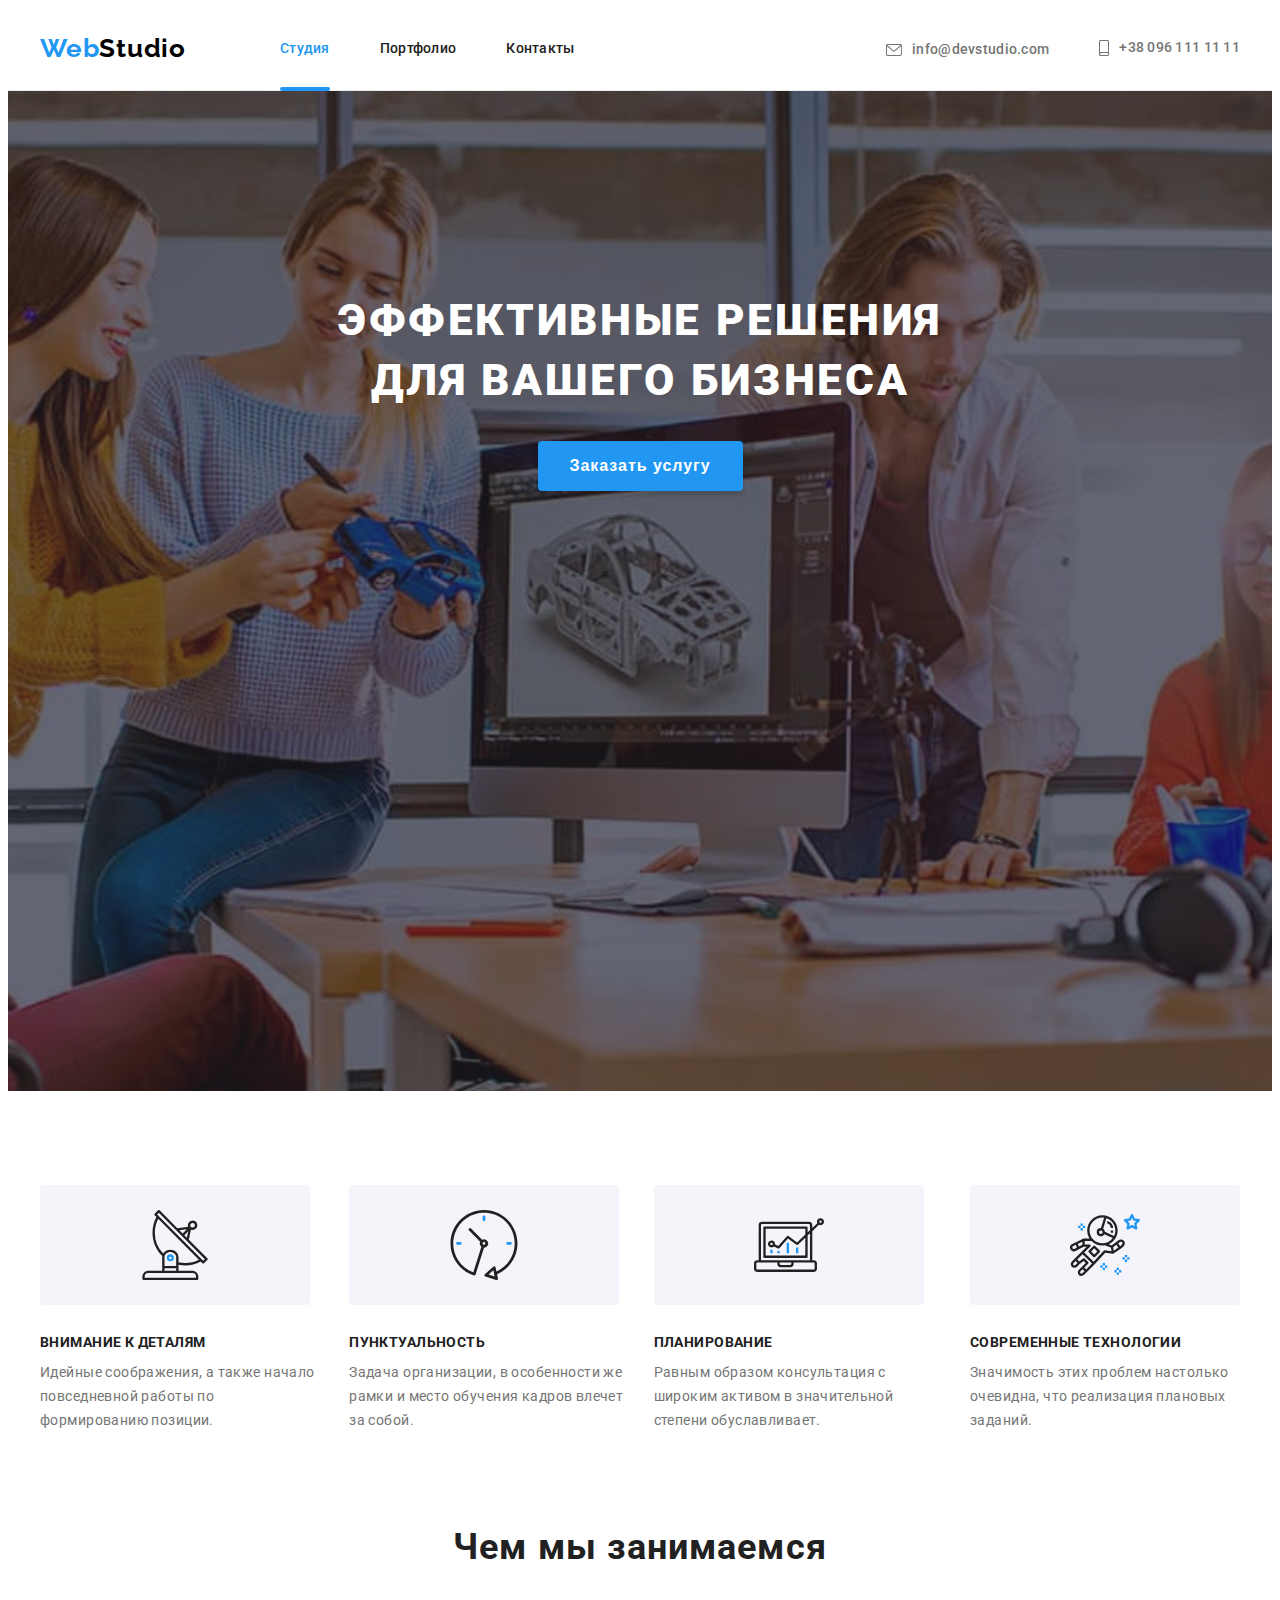
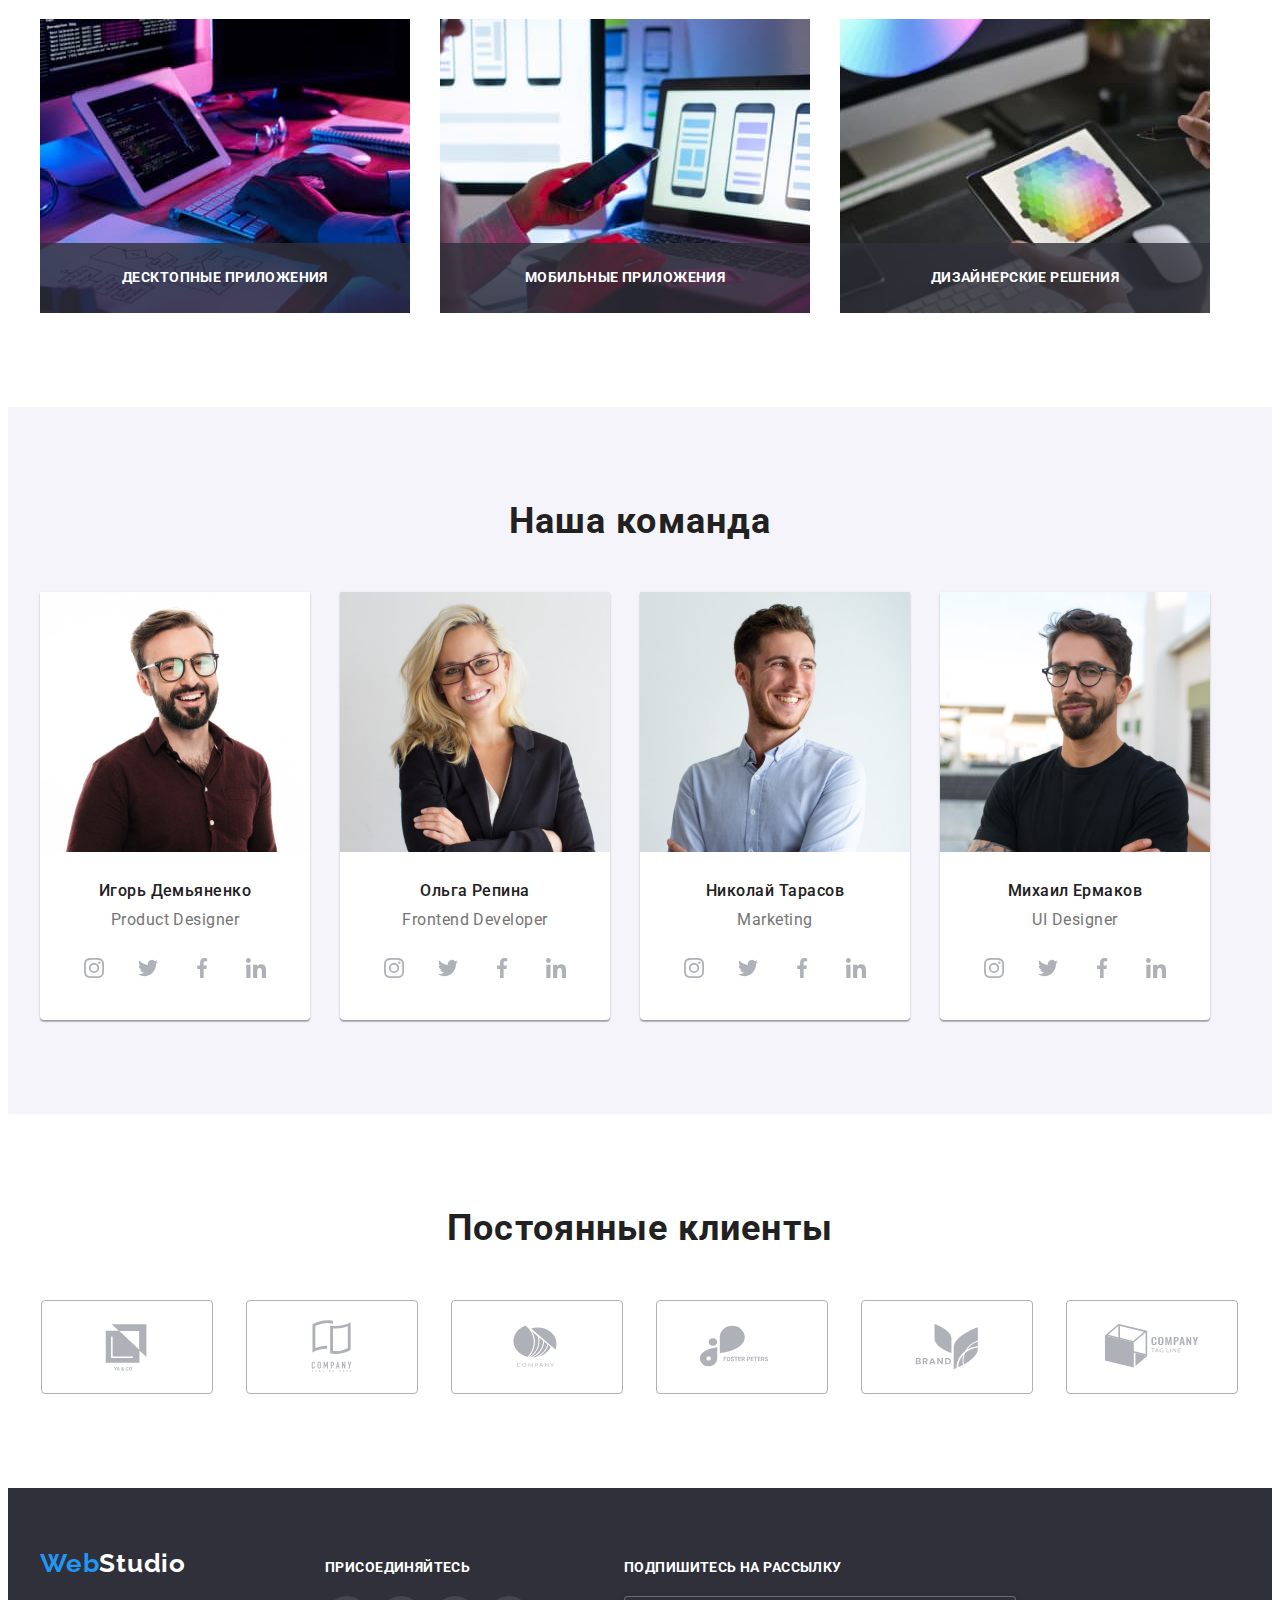
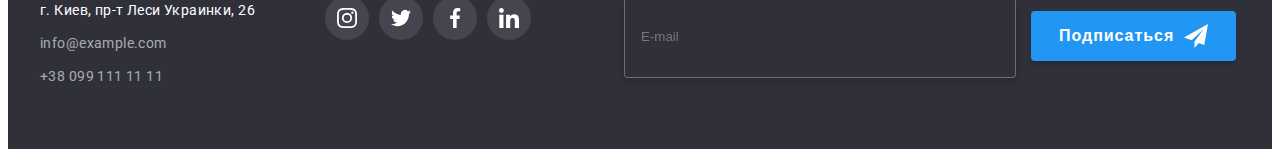
==== index.html @ 9c80598e "Update index" ====
<!DOCTYPE html>
<html lang="ru">

<head>
    <meta charset="UTF-8">
    <meta http-equiv="X-UA-Compatible" content="IE=edge">
    <meta name="viewport" content="width=device-width, initial-scale=1.0">
    <title>Document</title>
    <link rel="preconnect" href="https://fonts.googleapis.com">
    <link rel="preconnect" href="https://fonts.gstatic.com" crossorigin>
    <link href="https://fonts.googleapis.com/css2?family=Raleway:wght@700&family=Roboto:wght@400;500;700;900&display=swap"
        rel="stylesheet">
        <link rel="stylesheet" href="https://cdnjs.cloudflare.com/ajax/libs/modern-normalize/1.1.0/modern-normalize.min.css"
            integrity="sha512-wpPYUAdjBVSE4KJnH1VR1HeZfpl1ub8YT/NKx4PuQ5NmX2tKuGu6U/JRp5y+Y8XG2tV+wKQpNHVUX03MfMFn9Q=="
            crossorigin="anonymous" referrerpolicy="no-referrer" />
        <link rel="stylesheet" href="./css/styles.css">
</head>
<!--Шапка-->

<body class="forbody">
    
    <header class="page-header">
        <div class="container header">
        <nav class="nav">
            <a href="/" class="logo">Web<span class="logoheader">Studio</span></a>
            <ul class="section-list nav">
                <li class="nav-item">
                    <a href="index.html" class="link current">Студия</a>
                </li>
                <li class="nav-item">
                    <a href="portfolio.html" class="link">Портфолио</a>
                </li>
                <li class="nav-item">
                    <a href="#" class="link">Контакты</a>
                </li>
            </ul>
        </nav>
        <ul class="section-list header">
            <li class="contacts-item">
                
                <a href="mailto:info@devstudio.com" class="link envelope">
                    <svg class="icon-link" width="16" height="12">
                        <use href="./images/sprite.svg#envelope"></use>
                    </svg>
                    info@devstudio.com</a>
                
            </li>
            <li class="contacts-item">
                
                <a href="tel:+380961111111" class="link smartphone">
                    <svg class="icon-link" width="10" height="16">
                        <use href="./images/sprite.svg#smartphone"></use>
                    </svg>
                    +38 096 111 11 11</a>
            </li>
        </ul>
        </div>
    </header>
    
    <!--Герой-->
    <section class="section hero">
        <div class="container hero">
        <h1 class="hero-title">Эффективные решения для вашего бизнеса</h1>
        </div>
        <button type="button" class="hero-button" data-modal-open>Заказать услугу</button>
    </section>
    <!--Главная-->
    <main>
        
        <section class="section">
        <div class="container">
        <ul class="section-list feature">
            
            <li class="text antenna">
                <div class="thumb">
                    <svg class="antenna" width="70" height="70">
                        <use href="./images/sprite.svg#antenna"></use>
                    </svg>
                </div>
                <h3 class="section-subtitle">Внимание к деталям</h3>
                <p class="section-text">Идейные соображения, а также начало повседневной работы по формированию позиции.</p>
            </li>
            <li class="text">
                <div class="thumb">
                    <svg class="clock" width="70" height="70">
                        <use href="./images/sprite.svg#clock"></use>
                    </svg>
                </div>
                <h3 class="section-subtitle">Пунктуальность</h3>
                <p class="section-text">Задача организации, в особенности же рамки и место обучения кадров влечет за собой.</p>
            </li>
            <li class="text">
                <div class="thumb">
                    <svg class="diagram" width="70" height="70">
                        <use href="./images/sprite.svg#diagram"></use>
                    </svg>
                </div>
                <h3 class="section-subtitle">Планирование</h3>
                <p class="section-text">Равным образом консультация с широким активом в значительной степени обуславливает.</p>
            </li>
            <li class="text">
                <div class="thumb">
                    <svg class="astronaut" width="70" height="70">
                        <use href="./images/sprite.svg#astronaut"></use>
                    </svg>
                </div>
                <h3 class="section-subtitle">Современные технологии</h3>
                <p class="section-text">Значимость этих проблем настолько очевидна, что реализация плановых заданий.</p>
            </li>
        </ul>
        
        </div>
        </section>
        
        <!--Проекты-->
        
        <section class="section projects">
            <div class="container">
            <h2 class="section-title">Чем мы занимаемся</h2>
            <ul class="section-list projects">
                <li class="section-item-projects">
                    <img src="./images/img1.jpg" alt="человек печатает код" width="370" class="image">
                    <p class="text-projects">Десктопные приложения</p>
                </li>
                <li class="section-item-projects">
                    <img src="./images/img2.jpg" alt="девушка смотрит в телефон рядом с компьютером" width="370" class="image">
                    <p class="text-projects">Мобильные приложения</p>
                    
                </li>
                <li class="section-item-projects">
                    <img src="./images/img3.jpg" alt="разаработка в планшете" width="370" class="image">
                    <p class="text-projects">Дизайнерские решения</p>
                </li>
            </ul>
            </div>
        </section>
        
        <!--О нас-->
        
        <section class="section about">
            <div class="container">
            <h2 class="section-title">Наша команда</h2>
            <ul class="section-list about">
                <li class="workteam-list">
                    <img src="./images/img4.jpg" alt="Дизайнер продуктов" width="270" class="image">
                    <div class="section-content">
                    <h3 class="workteam-subtitle">Игорь Демьяненко</h3>
                    <p lang="en" class="section-text worker">Product Designer</p>
                    <ul class="socials-list">
                        <li class="socials-item">
                            <a href="https://www.instagram.com" class="socials-link">
                                <svg class="social-icon" width="20" height="20">
                                    <use href="./images/sprite.svg#instagram"></use>
                                </svg>
                            </a>
                        </li>
                        <li class="socials-item">
                            <a href="https://twitter.com" class="socials-link">
                                <svg class="social-icon" width="20" height="20">
                                    <use href="./images/sprite.svg#twitter"></use>
                                </svg>
                            </a>
                        </li>
                        <li class="socials-item">
                            <a href="https://www.facebook.com" class="socials-link">
                                <svg class="social-icon" width="20" height="20">
                                    <use href="./images/sprite.svg#facebook"></use>
                                </svg>
                            </a>
                        </li>
                        <li class="socials-item">
                            <a href="https://www.linkedin.com" class="socials-link">
                                <svg class="social-icon" width="20" height="20">
                                    <use href="./images/sprite.svg#linkedin"></use>
                                </svg>
                            </a>
                        </li>
                    </ul>
                    </div>
                </li>
                <li class="workteam-list">
                    <img src="./images/img5.jpg" alt="Фронтенд разработчик" width="270" class="image">
                    <div class="section-content">
                    <h3 class="workteam-subtitle">Ольга Репина</h3>
                    <p lang="en" class="section-text worker">Frontend Developer</p>
                    <ul class="socials-list">
                        <li class="socials-item">
                            <a href="https://www.instagram.com" class="socials-link">
                                <svg class="social-icon" width="20" height="20">
                                    <use href="./images/sprite.svg#instagram"></use>
                                </svg>
                            </a>
                        </li>
                        <li class="socials-item">
                            <a href="https://twitter.com" class="socials-link">
                                <svg class="social-icon" width="20" height="20">
                                    <use href="./images/sprite.svg#twitter"></use>
                                </svg>
                            </a>
                        </li>
                        <li class="socials-item">
                            <a href="https://www.facebook.com" class="socials-link">
                                <svg class="social-icon" width="20" height="20">
                                    <use href="./images/sprite.svg#facebook"></use>
                                </svg>
                            </a>
                        </li>
                        <li class="socials-item">
                            <a href="https://www.linkedin.com" class="socials-link">
                                <svg class="social-icon" width="20" height="20">
                                    <use href="./images/sprite.svg#linkedin"></use>
                                </svg>
                            </a>
                        </li>
                    </ul>
                    </div>
                </li>
                <li class="workteam-list">
                    <img src="./images/img6.jpg" alt="Маркетинг" width="270" class="image">
                    <div class="section-content">
                    <h3 class="workteam-subtitle">Николай Тарасов</h3>
                    <p lang="en" class="section-text worker">Marketing</p>
                    <ul class="socials-list">
                        <li class="socials-item">
                            <a href="https://www.instagram.com" class="socials-link">
                                <svg class="social-icon" width="20" height="20">
                                    <use href="./images/sprite.svg#instagram"></use>
                                </svg>
                            </a>
                        </li>
                        <li class="socials-item">
                            <a href="https://twitter.com" class="socials-link">
                                <svg class="social-icon" width="20" height="20">
                                    <use href="./images/sprite.svg#twitter"></use>
                                </svg>
                            </a>
                        </li>
                        <li class="socials-item">
                            <a href="https://www.facebook.com" class="socials-link">
                                <svg class="social-icon" width="20" height="20">
                                    <use href="./images/sprite.svg#facebook"></use>
                                </svg>
                            </a>
                        </li>
                        <li class="socials-item">
                            <a href="https://www.linkedin.com" class="socials-link">
                                <svg class="social-icon" width="20" height="20">
                                    <use href="./images/sprite.svg#linkedin"></use>
                                </svg>
                            </a>
                        </li>
                    </ul>
                    </div>
                </li>
                <li class="workteam-list">
                    <img src="./images/img7.jpg" alt="Дизайнер" width="270" class="image">
                    <div class="section-content">
                    <h3 class="workteam-subtitle">Михаил Ермаков</h3>
                    <p lang="en" class="section-text worker">UI Designer</p>
                    <ul class="socials-list">
                        <li class="socials-item">
                            <a href="https://www.instagram.com" class="socials-link">
                                <svg class="social-icon" width="20" height="20">
                                    <use href="./images/sprite.svg#instagram"></use>
                                </svg>
                            </a>
                        </li>
                        <li class="socials-item">
                            <a href="https://twitter.com" class="socials-link">
                                <svg class="social-icon" width="20" height="20">
                                    <use href="./images/sprite.svg#twitter"></use>
                                </svg>
                            </a>
                        </li>
                        <li class="socials-item">
                            <a href="https://www.facebook.com" class="socials-link">
                                <svg class="social-icon" width="20" height="20">
                                    <use href="./images/sprite.svg#facebook"></use>
                                </svg>
                            </a>
                        </li>
                        <li class="socials-item">
                            <a href="https://www.linkedin.com" class="socials-link">
                                <svg class="social-icon" width="20" height="20">
                                    <use href="./images/sprite.svg#linkedin"></use>
                                </svg>
                            </a>
                        </li>
                    </ul>
                    </div>
                </li>
            </ul>
            </div>
        </section>

        <section class="section examples">
            <div class="container">
            <h2 class="section-title">Постоянные клиенты</h2>
            <ul class="examples-list">
                <li class="examples-item">
                    <a href="" class="examples-link">
                        <svg class="social-example" width="106" height="60">
                            <use href="./images/sprite.svg#logo1"></use>
                        </svg>
                    </a>
                </li>
                    <li class="examples-item">
                        <a href="" class="examples-link">
                            <svg class="social-example" width="106" height="60">
                                <use href="./images/sprite.svg#logo2"></use>
                            </svg>
                        </a>
                    </li>
                
                    <li class="examples-item">
                        <a href="" class="examples-link">
                            <svg class="social-example" width="106" height="60">
                                <use href="./images/sprite.svg#logo3"></use>
                            </svg>
                        </a>
                    </li>
                
                    <li class="examples-item">
                        <a href="" class="examples-link">
                            <svg class="social-example" width="106" height="60">
                                <use href="./images/sprite.svg#logo4"></use>
                            </svg>
                        </a>
                    </li>
                    <li class="examples-item">
                        <a href="" class="examples-link">
                            <svg class="social-example" width="106" height="60">
                                <use href="./images/sprite.svg#logo5"></use>
                            </svg>
                        </a>
                    </li>
                
                    <li class="examples-item">
                        <a href="" class="examples-link">
                            <svg class="social-example" width="106" height="60">
                                <use href="./images/sprite.svg#logo6"></use>
                            </svg>
                        </a>
                    </li>
            </ul>
            </div>
        </section>
        
    </main>
    <!--Подвал-->
    
    <footer class="section-footer">
        <div class="container footer">
            <div class="container-address">
        <a href="/" class="logo">Web<span class="logoheader">Studio</span></a>
        <address>
            <ul class="section-list">
                <li class="footer-item">
                    <a href="https://goo.gl/maps/anP9cVmsHsZmDmLo8" target="_blank" rel="noopener noreferrer" class="footer-link" >
                        <span class="footer-link current">г. Киев, пр-т Леси Украинки, 26</span></a>
                </li>
                <li class="footer-item">
                    <a href="mailto:info@example.com" class="footer-link">info@example.com</a>
                </li>
                <li class="footer-item">
                    <a href="tel:+380991111111" class="footer-link">+38 099 111 11 11</a>
                </li>
            </ul>
        </address>
        </div>
        <div class="footer-thumb">
            <strong class="footer-text">присоединяйтесь</strong>
            <ul class="social-list footer">
                <li class="socials-item">
                    <a href="https://www.instagram.com" class="socials-link footer">
                        <svg class="social-icon" width="20" height="20">
                            <use href="./images/sprite.svg#instagram"></use>
                        </svg>
                    </a>
                </li>
                <li class="socials-item">
                    <a href="https://twitter.com" class="socials-link footer">
                        <svg class="social-icon" width="20" height="20">
                            <use href="./images/sprite.svg#twitter"></use>
                        </svg>
                    </a>
                </li>
                <li class="socials-item">
                    <a href="https://www.facebook.com" class="socials-link footer">
                        <svg class="social-icon" width="20" height="20">
                            <use href="./images/sprite.svg#facebook"></use>
                        </svg>
                    </a>
                </li>
                <li class="socials-item">
                    <a href="https://www.linkedin.com" class="socials-link footer">
                        <svg class="social-icon" width="20" height="20">
                            <use href="./images/sprite.svg#linkedin"></use>
                        </svg>
                    </a>
                </li>
            </ul>
        </div>
        <div class="footer-form">
            <form autocomplete="off">
                <strong class="footer-text">Подпишитесь на рассылку</strong>
                <label>
                    
                    <input class="footer-input" type="email" name="email" placeholder="E-mail">
                </label>
                <button type="submit" class="footer-button">Подписаться
                    <svg class="icon-send" width="24" height="24">
                        <use href="./images/sprite.svg#icon-send"></use>
                    </svg>
                </button>
            </form>
        </div>
        </div>
    </footer>
    <!---------Modal------------->
    <div class="backdrop is-hidden" data-modal>
        <div class="modal">
            <button type="button" class="modal-close" data-modal-close>
                <svg class="icon-close" width="18" height="18">
                    <use href="./images/sprite.svg#close"></use>
                </svg>
            </button>
            <form class="modal-form">
                <p class="modal-text">Оставьте свои данные, мы вам перезвоним</p>
                <div class="modal-thumb">
                <label class="modal-label">
                    <span class="label-text">Имя</span>
                    <input class="modal-input" type="name" name="name">
                    <svg class="label-icon" width="18" height="18">
                        <use href="./images/sprite.svg#person"></use>
                    </svg>
                </label>
                </div>
                <label class="modal-label">
                    <span class="label-text">Телефон</span>
                    <input class="modal-input" type="tel" name="tel">
                    <svg class="label-icon" width="18" height="18">
                        <use href="./images/sprite.svg#phone"></use>
                    </svg>
                </label>
                <label class="modal-label">
                    <span class="label-text">Почта</span>
                    <input class="modal-input" type="email" name="email">
                    <svg class="label-icon" width="18" height="18">
                        <use href="./images/sprite.svg#email-black"></use>
                    </svg>
                </label>
                <label class="modal-label">
                    <span class="label-text">Комментарий</span>
                    <textarea class="modal-textarea"
                        name="comment"
                        placeholder="Введите текст" 
                        rows="10"></textarea>
                </label>
                <label class="modal-checkbox">
                    <input class="modal-policy" type="checkbox" name="policy" />
                    <svg class="icon-check" width="16" height="15">
                        <use href="./images/icons.svg#check"></use>
                    </svg>
                    <span class="checkbox-text">Соглашаюсь с рассылкой и принимаю
                        <a class="modal-contract" href="/">Условия договора</a>
                    </span></label>
                <button class="modal-btn" type="submit">Отправить</button>
            </form>
        </div>
    </div>
    <script src="./js/modal.js"></script>
</body>

</html>
---- css/styles.css ----
:root {
  --main-bg-color: #e5e5e5;
  --title-text-color: #212121;
  --primary-text-color: #757575;
  --accent-color: #2196f3;
  --primary-bg-color: #ffffff;
  --secondary-bg-color: #2f303a;
  --logo-color: #000000;
  --link-color: #c4c4c4;
  --bg-button-color: #188ce8;
  --bg-team-color: #f5f4fa;
  --cards-border: #eeeeee;
  --social-link-color:#AFB1B8;
  --footer-link-color: rgba(255, 255, 255, 0.6);
  --btn-shadow-color: rgba(0, 0, 0, 0.15);
  --bg-cards-overlay: rgba(33, 150, 243, 0.9);
  --card-set-gap: 30px;
  --transition-duration: 250ms;
  --transition-timing-function: cubic-bezier(0.4, 0, 0.2, 1);
}

h1,
h2,
h3,
h4,
h5,
h6,
p,
ul {
  margin: 0;
  padding: 0;
  list-style: none;
}

.forbody {
  color: var(--primary-bg-color);
  background-color: var(--primary-bg-color);
  font-family: 'Roboto', sans-serif;
  font-size: 14px;
}

/* --------Header-------- */

.page-header {
  border-bottom: 1px solid #ececec;
  background-color: var(--primary-bg-color);
}

.container.header {
  display: flex;
  align-items: center;
}

.container.nav {
  display: flex;
  align-items: center;
}

.nav {
  display: flex;
  text-align: center;
}

.section-list {
  padding: 0;
  margin: 0;
  list-style: none;
}

.section-list.nav {
  display: flex;
  align-items: center;
}

.nav-item:not(:last-child) {
  margin-right: 50px;
}

.section-list.header {
  display: flex;
  justify-content: center;
  align-items: baseline;
  /* align-items: center; */
  margin-left: auto;
}

.link {
  display: inline-block;
  padding-bottom: 32px;
  padding-top: 32px;
}

.contacts-item  {
  display: flex;
  text-align: center;
}

.contacts-item:not(:last-child) {
  margin-right: 50px;
}

.section {
  padding-top: 94px;
  padding-bottom: 94px;
}



/*logo*/
.logo {
  font-family: 'Raleway', sans-serif;
  font-weight: 700;
  font-size: 26px;
  line-height: 1.19em;
  letter-spacing: 0.03em;
  text-decoration: none;

  color: var(--accent-color);
}

.nav .logo {
  padding-bottom: 25px;
  padding-top: 24px;
  margin-right: 94px;
}

.logoheader {
  color: var(--logo-color);
}

/*шапка*/
.link {
  display: flex;
  align-items: center;
  font-weight: 500;
  font-size: 14px;
  line-height: 1.14em;
  letter-spacing: 0.02em;
  text-decoration: none;
  color: var(--title-text-color);
  transition: color var(--transition-duration) var(--transition-timing-function);
}

.link::after {
  content: "";
  display: flex;
  position: absolute;
  opacity: 0;
  width: 100%;
  height: 4px;
  bottom: -2px;
  border-radius: 2px;
  background-color: var(--accent-color);
  transition: opacity var(--transition-duration)
      var(--transition-timing-function),
    background-color var(--transition-duration)
      var(--transition-timing-function);
}

.link.current:hover::after,
.link.current:focus::after {
  opacity: 1;
}

.current::after {
  content: "";
  opacity: 1;
}

.icon-link {
  fill: var(--primary-text-color);
  margin-right: 10px;
  fill: currentColor;
}



.link:hover,
.link:focus {
  color: var(--accent-color);
}

.current {
  position: relative;
  color: var(--accent-color);
}


/* .current::after {
  content: "";
  display: flex;
  width: 100%;
  height: 4px;
  border-radius: 2px;
  background-color: var(--accent-color);
} */

.contacts-item .link {
  color: var(--primary-text-color);
}

.contacts-item .link:hover,
.contacts-item .link:focus {
  color: var(--accent-color);
}

.contacts-item .link.current {
  color: var(--accent-color);
}
/*герой*/

.section.hero {
  background-color: var(--secondary-bg-color);
  background-image: linear-gradient(
    to right,
    rgba(47, 48, 58, 0.4),
    rgba(47, 48, 58, 0.4) 
    ), 
  url(../images/Img17.jpg);
  background-repeat: no-repeat;
  background-position: center;
  background-size: cover;
  max-width: 1600px;
  height: 600px;
  margin-left: auto;
  margin-right: auto;
  text-align: center;
  padding-bottom: 200px;
  padding-top: 200px;
}

.hero-title {
  font-weight: 900;
  font-size: 44px;
  line-height: 1.36em;
  letter-spacing: 0.06em;
  text-transform: uppercase;
  
  margin-bottom: var(--card-set-gap);
  color: var(--primary-bg-color);
}

.container.hero {
  display: flex;
  max-width: 696px;
}

.hero-button {
  display: inline-block;
  padding: 10px 32px;
  font-weight: 700;
  font-size: 16px;
  line-height: 1.87em;
  align-items: center;
  letter-spacing: 0.06em;
  cursor: pointer;
  color: var(--primary-bg-color);
  min-width: 200px;
  background: var(--accent-color);
  box-shadow: 0px 4px 4px var(--btn-shadow-color);
  border-radius: 4px;
  border: 0;
}

.hero-button:hover,
.hero-button:focus {
  background-color: var(--accent-color);
  color: var(--primary-bg-color);
}

/* feature */

.thumb {
  display: flex;
  justify-content: center;
  align-items: center;
  width: 270px;
  height: 120px;
  background-color: var(--bg-team-color);
  border-radius: 4px;
  margin-bottom: 30px;

}


.section-list.feature {
  display: flex;
  margin: -15px;
}



.text {
  flex-basis: calc((100% -4 * var(--card-set-gap)) / 4);
  /* margin-top: 0;
  margin-bottom: 0; */
  margin: 15px;
}


.section-subtitle {
  font-weight: 700;
  font-size: 14px;
  line-height: 1.14em;
  letter-spacing: 0.03em;
  text-transform: uppercase;
  color: var(--title-text-color);
  margin-bottom: 10px;
}

.section-text {
  font-size: 14px;
  line-height: 1.71em;
  font-weight: 400;
  letter-spacing: 0.03em;

  color: var(--primary-text-color);
}

/* проекты */
.section-title {
  font-weight: 700;
  font-size: 36px;
  line-height: 1.16em;
  text-align: center;
  letter-spacing: 0.03em;
  margin-bottom: 50px;

  color: var(--title-text-color);
}

.section.projects {
  padding-top: 0px;
}

.section-list.projects {
  display: flex;
  margin-top: 0;
  margin-left: 0;
}

.section-item-projects:not(:last-child) {
  margin-right: var(--card-set-gap);
}

.image {
  display: block;
  max-width: 100%;
  height: auto;
}

.section-item-projects {
  position: relative;

}

.text-projects {
  position: absolute;
  display: flex;
  width: 100%;
  height: 70px;
  font-weight: 700;
  font-size: 14px;
  line-height: 1.14;
  text-align: center;
  letter-spacing: 0.03em;
  left: 0;
  bottom: 0;
  justify-content: center;
  align-items: center;
  text-transform: uppercase;
  background-color: rgba(47, 48, 58, 0.8);
  color: var(--primary-bg-color);
}


/*  команда  */

.section-list.about {
  display: flex;
}

.workteam-list:not(:last-child) {
  margin-right: var(--card-set-gap);
}

.workteam-list {
  background-color: var(--primary-bg-color);
  box-shadow: 0px 1px 3px rgba(0, 0, 0, 0.12), 0px 1px 1px rgba(0, 0, 0, 0.14),
    0px 2px 1px rgba(0, 0, 0, 0.2);
  border-radius: 0px 0px 4px 4px;
}

.workteam-subtitle {
  font-weight: 500;
  font-size: 16px;
  line-height: 1.18em;
  text-align: center;
  letter-spacing: 0.03em;
  margin-bottom: 10px;
  color: var(--title-text-color);
}

.section-content {
  padding-left: 32px;
  padding-right: 32px;
  padding-top: 30px;
  padding-bottom: 30px;
}

.section-text.worker {
  font-size: 16px;
  line-height: 1.18em;
  text-align: center;
  letter-spacing: 0.03em;
  margin-bottom: 16px;
  color: var(--primary-text-color);
}

.section.about {
  background-color: var(--bg-team-color);
}

/* -------social-links------- */

.socials-list {
  display: flex;
  justify-content: center;

}

.socials-link {
  display: flex;
  justify-content: center;
  align-items: center;
  width: 44px;
  height: 44px;
  border-radius: 50%;
  color: var(--social-link-color);
  transition: background-color var(--transition-duration) var(--transition-timing-function),
  fill var(--transition-duration) var(--transition-timing-function);
}

.socials-link:hover,
.socials-link:focus {
  background-color: var(--accent-color);
  color: var(--primary-bg-color);
  transition: color ;
}

.socials-item:not(:last-child) {
  margin-right: 10px;
}

.social-icon {
  fill: var(--primary-bg-color);
  fill: currentColor;
}

/* ------examples-clients------ */

.examples-list {
  display: flex;
  align-items: center;
  margin: -15px;
}

.examples-item {
  display: flex;
  justify-content: center;
  align-items: center;
  flex-basis: calc((100% - 6 * var(--card-set-gap)) / 6);
  margin: 15px;

  color: var(--accent-color);
}


.examples-link {
  display: flex;
  justify-content: center;
  align-items: center;
  width: 170px;
  height: 92px;
  border: 1px solid var(--social-link-color);
  border-radius: 4px;
  
  fill: var(--social-link-color);
  transition: fill var(--transition-duration) var(--transition-timing-function),
  border-color var(--transition-duration) var(--transition-timing-function);
}

.examples-link:hover,
.examples-link:focus {

  fill: var(--accent-color);
  border-color: var(--accent-color);

}



/* подвал */

.container.footer {
  display: flex;
  align-items: baseline;
}

.container-address {
  margin-right: 70px;
}

.section-footer .logo {
  display: block;
  margin-bottom: 20px;
}

.footer-item:not(:last-child) {
  margin-bottom: 9px;
}

.section-footer {
  padding-bottom: 60px;
  padding-top: 60px;
  background-color: var(--secondary-bg-color);
}

.section-footer .logoheader {
  color: var(--primary-bg-color);
}

.section-footer .footer-link.current {
  font-size: 14px;
  line-height: 1.71em;
  letter-spacing: 0.03em;
  color: var(--primary-bg-color);
}


.footer-link {
  font-style: normal;
  font-size: 14px;
  line-height: 1.71em;
  letter-spacing: 0.03em;
  color: var(--footer-link-color);
  text-decoration: none;
  transition: color var(--transition-duration) var(--transition-timing-function);
}

.footer-link:hover,
.footer-link:focus {
  color: var(--accent-color);
}

.footer-link.current:hover,
.footer-link.current:focus {
  color: var(--accent-color);
}

.footer-thumb {
  display: flex;
  flex-direction: column;
  align-items: baseline;
  margin-right: 93px;
  width: 206px;
  height: 80px;

}

.footer-text {
  display: block;
  
  font-size: 14px;
  line-height: 1.14;
  letter-spacing: 0.03em;
  margin-bottom: 20px;
  text-transform: uppercase;
}

.social-list.footer {
  display: flex;

}

.socials-link.footer {
  background-color: rgba(255, 255, 255, 0.1);
  color: var(--primary-bg-color);
}

.socials-link.footer:hover,
.socials-link.footer:focus {
  background-color: var(--accent-color);
}

/* кнопка футера */

.footer-form {
  display: flex;
}

.footer-input {
  padding: 15px 16px;
  color: var(--footer-link-color);
  width: 358px;
  height: 50px;
  filter: drop-shadow(0px 4px 4px rgba(0, 0, 0, 0.15));
  background-color: var(--secondary-bg-color);
  border: 1px solid rgba(255, 255, 255, 0.3);
  border-radius: 4px;
}

.footer-button {
  display: inline-flex;
  padding: 10px 28px;
  margin-left: 12px;
  font-weight: 700;
  font-size: 16px;
  line-height: 1.87em;
  align-items: center;
  letter-spacing: 0.06em;
  cursor: pointer;
  color: var(--primary-bg-color);
  min-width: 200px;
  background: var(--accent-color);
  box-shadow: 0px 4px 4px var(--btn-shadow-color);
  border-radius: 4px;
  border: 0;
}

.icon-send {
  margin-left: 10px;
  align-items: center;
  fill: currentColor
}

/* портфолио */
/* кнопки фильтров */

.secondary-button {
  display: inline-block;
  font-weight: 500;
  font-size: 16px;
  line-height: 1.62em;
  font-family: inherit;
  text-align: center;
  letter-spacing: 0.03em;
  cursor: pointer;
  padding: 6px 22px;
  border: none;
  border-radius: 4px;
  background-color: var(--bg-team-color);
  color: var(--title-text-color);
  transition: color var(--transition-duration) var(--transition-timing-function),
    background-color var(--transition-duration)
      var(--transition-timing-function),
    box-shadow var(--transition-duration) var(--transition-timing-function);
}

.btn-items:not(:last-child) {
  margin-right: 8px;
}

.secondary-button:hover,
.secondary-button:focus {
  background-color: var(--accent-color);
  color: var(--primary-bg-color);
  box-shadow: 0px 3px 1px rgba(0, 0, 0, 0.1), 0px 1px 2px rgba(0, 0, 0, 0.08),
    0px 2px 2px rgba(0, 0, 0, 0.12);
  border-radius: 4px;
}

.secondary-button.current {
  box-shadow: 0px 3px 1px rgba(0, 0, 0, 0.1), 0px 1px 2px rgba(0, 0, 0, 0.08),
    0px 2px 2px rgba(0, 0, 0, 0.12);
  border-radius: 4px;
  background-color: var(--accent-color);
  color: var(--primary-bg-color);
}

.section-list.btn {
  display: flex;
  justify-content: center;
  margin-bottom: 50px;
}

/* карточки */

.cards-suplist {
  flex-basis: calc(100% / 3 - var(--card-set-gap));
  margin-left: var(--card-set-gap);
  margin-top: var(--card-set-gap);
}

.cards-suplink {
  display: block;
  text-decoration: none;
  transition: box-shadow var(--transition-duration)
  var(--transition-timing-function);
}

.cards-overlay {
  position: relative;
  overflow: hidden;
}

.text-overlay {
  position: absolute;
  top: 0;
  left: 0;
  width: 100%;
  height: 100%;
  padding: 63px 24px;
  font-weight: 400;
  font-size: 18px;
  line-height: 1.56em;
  position: absolute;
  letter-spacing: 0.03em;
  color: var(--primary-bg-color);
  background-color: var(--bg-cards-overlay);
  transform: translateY(100%);
  transition: transform var(--transition-duration) 
  var(--transition-timing-function);
}

.cards-suplink:hover .text-overlay,
.cards-suplink:focus .text-overlay {
  transform: translateY(0);
}

.cards-subtitle {
  font-weight: 700;
  font-size: 18px;
  line-height: 2em;
  margin-bottom: 4px;
  letter-spacing: 0.06em;

  color: var(--title-text-color);
}



.cards-suplink:hover, 
.cards-suplink:focus {
  border: 1px solid var(--cards-border);
  box-sizing: border-box;
  box-shadow: 0px 1px 1px rgba(0, 0, 0, 0.12), 0px 4px 4px rgba(0, 0, 0, 0.06), 1px 4px 6px rgba(0, 0, 0, 0.16);
}



.section-list.cards {
  display: flex;
  flex-wrap: wrap;
  background-color: var(--primary-bg-color);
  margin-left: calc(-1 * var(--card-set-gap));
  margin-top: calc(-1 * var(--card-set-gap));
}

.cards-image {
  display: block;
  max-width: 100%;
}

.card-content {
  padding: 20px 24px;
  border-right: 1px solid var(--cards-border);
  border-bottom: 1px solid var(--cards-border);
  border-left: 1px solid var(--cards-border);
}

/* ------------Modal---------------- */

.backdrop {
  position: fixed;
  top: 0;
  left: 0;
  width: 100vw;
  height: 100vh;
  z-index: 2;
  opacity: 1;
  background-color: rgba(0, 0, 0, 0.2);
  transition: opacity var(--transition-duration) var(--transition-timing-function),
   visibility var(--transition-duration) ;
}

.backdrop.is-hidden .modal {
  transform: scale(1.5) rotate(290deg) translate(-50%, -50%);
}

.modal {
  position: absolute;
  top: 50%;
  left: 50%;
  width: 528px;
  min-height: 581px;
  background-color: var(--primary-bg-color);
  box-shadow: 0px 1px 3px rgba(0, 0, 0, 0.12), 0px 1px 1px rgba(0, 0, 0, 0.14), 0px 2px 1px rgba(0, 0, 0, 0.2);
  border-radius: 4px;
  transform: translate(-50%, -50%) rotate(0) scale(1);
  transition: var(--transition-duration);
}

.modal-form {
  display: flex;
  flex-direction: column;
  padding: 40px;
}

.modal-text {
  font-weight: 700;
  font-size: 20px;
  line-height: 1.15;
  text-align: center;
  margin-bottom: 12px;
  letter-spacing: 0.03em;
  color: var(--title-text-color);
}

.modal-label {
  display: flex;
  flex-direction: column;
  width: 448px;

}

.label-text {
  font-weight: 400;
  font-size: 12px;
  line-height: 1.16;
  color: var(--primary-text-color);
  letter-spacing: 0.01em;
  margin-bottom: 4px;
}

.modal-input {
  margin-bottom: 10px;
}

.modal-textarea {
  resize: none;
}

.modal-textarea::placeholder {
  font-weight: 400;
  font-size: 12px;
  line-height: 1.16;
  letter-spacing: 0.01em;
  padding: 12px 16px;
  color: rgba(117, 117, 117, 0.5);
}

.modal-contract {
  font-weight: 400;
  font-size: 14px;
  line-height: 1.71;
  letter-spacing: 0.03em;
  text-decoration-line: underline;
  color: var(--accent-color);
}




.modal-btn {
  display: flex;
  justify-content: center;
  text-align: center;
  align-items: center;
  font-family: inherit;
  width: 200px;
  height: 50px;
  margin: 0 auto;
  cursor: pointer;
  box-shadow: 0px 4px 4px rgba(0, 0, 0, 0.15);
  border-radius: 4px;
  background-color: var(--accent-color);
  color: var(--primary-bg-color);
  border: 0;
}

.checkbox-text {
  display: block;
  font-weight: 400;
  font-size: 14px;
  line-height: 1.71;
  letter-spacing: 0.03em;
  margin-bottom: 30px;
  color: var(--primary-text-color);
}

.modal-close {
  display: flex;
  align-items: center;
  justify-content: center;
  cursor: pointer;
  position: absolute;
  top: 14px;
  right: 14px;
  width: 30px;
  height: 30px;
  background-color: transparent;
  border-radius: 50%;
  border: 1px solid rgba(0, 0, 0, 0.1);
}

.is-hidden {
  visibility: hidden;
  opacity: 0;
  pointer-events: none;
}

/* контейнер */
.container {
  width: 1200px;
  margin-left: auto;
  margin-right: auto;
  padding-left: 15px;
  padding-right: 15px;
}

/* Спрятанный заголовок */
.visually-hidden {
  position: absolute;
  white-space: nowrap;
  width: 1px;
  height: 1px;
  overflow: hidden;
  border: 0;
  padding: 0;
  clip: rect(0 0 0 0);
  clip-path: inset(50%);
  margin: -1px;
}
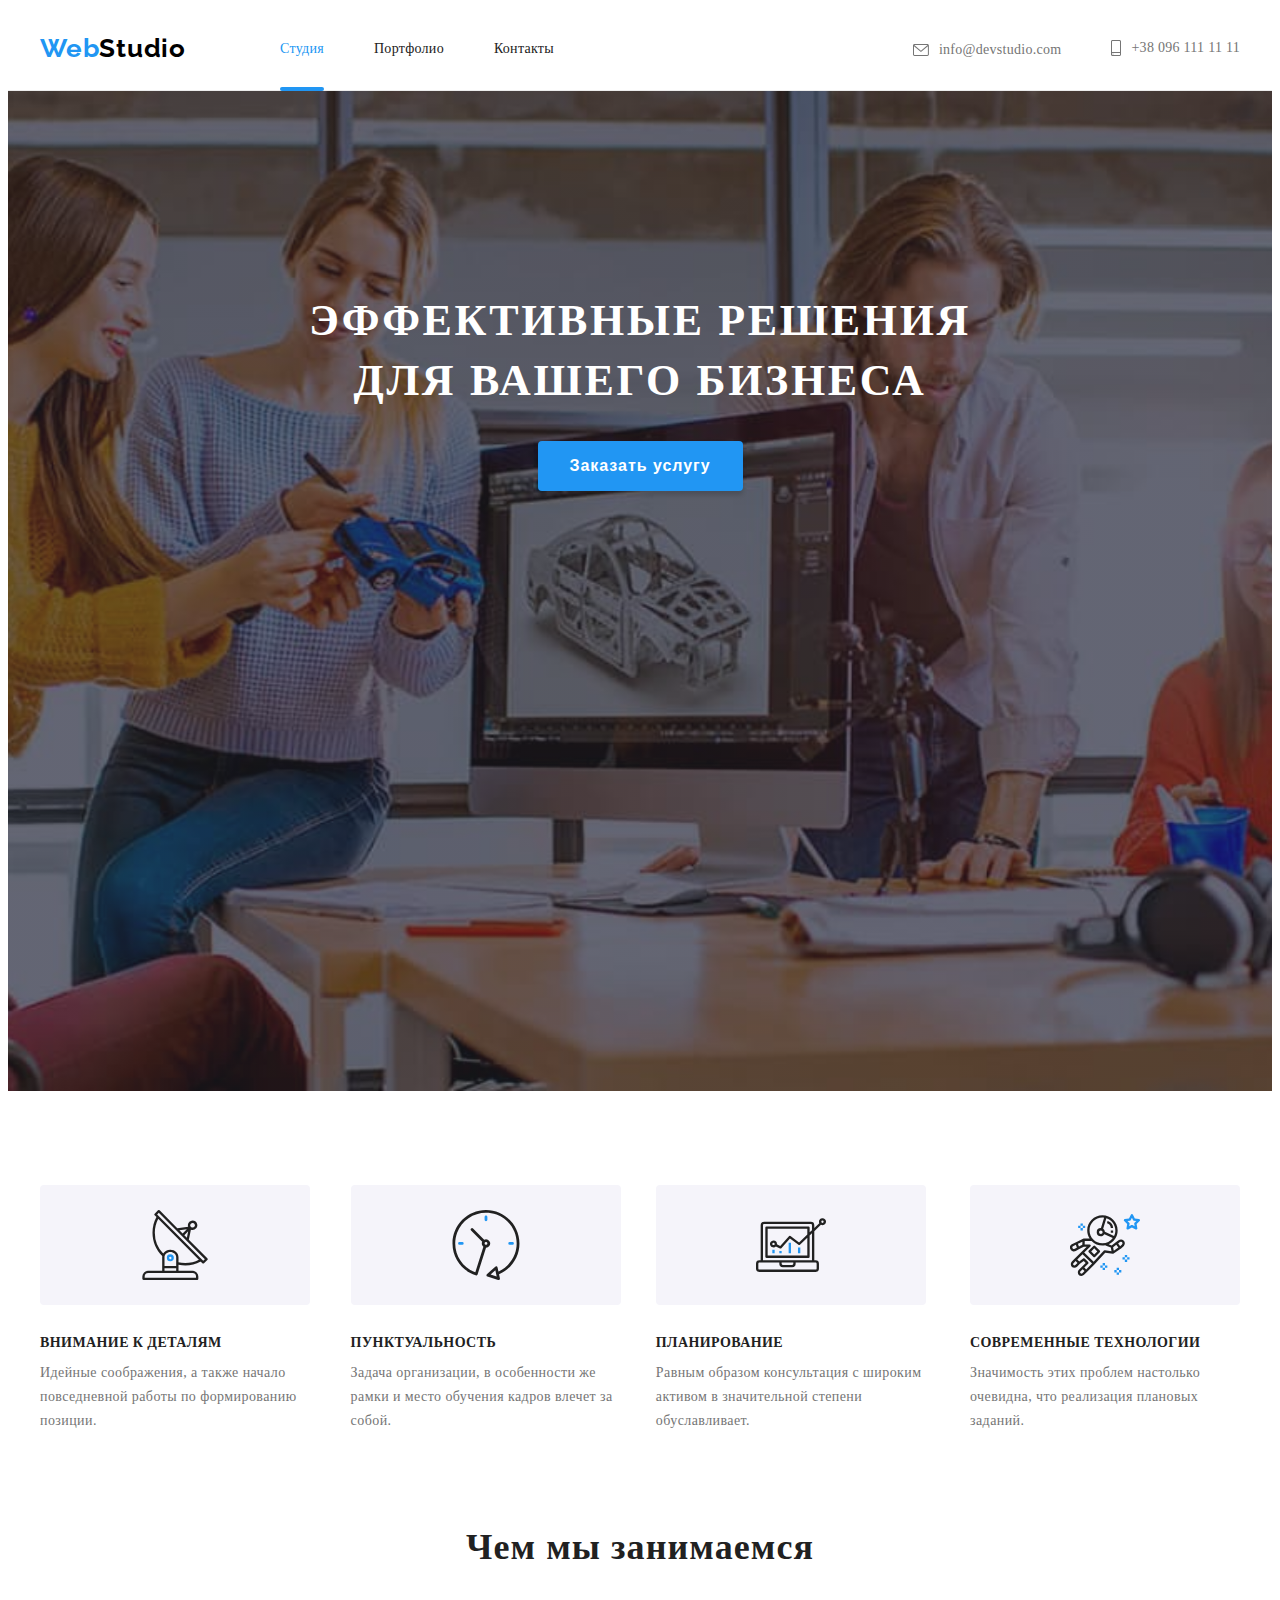
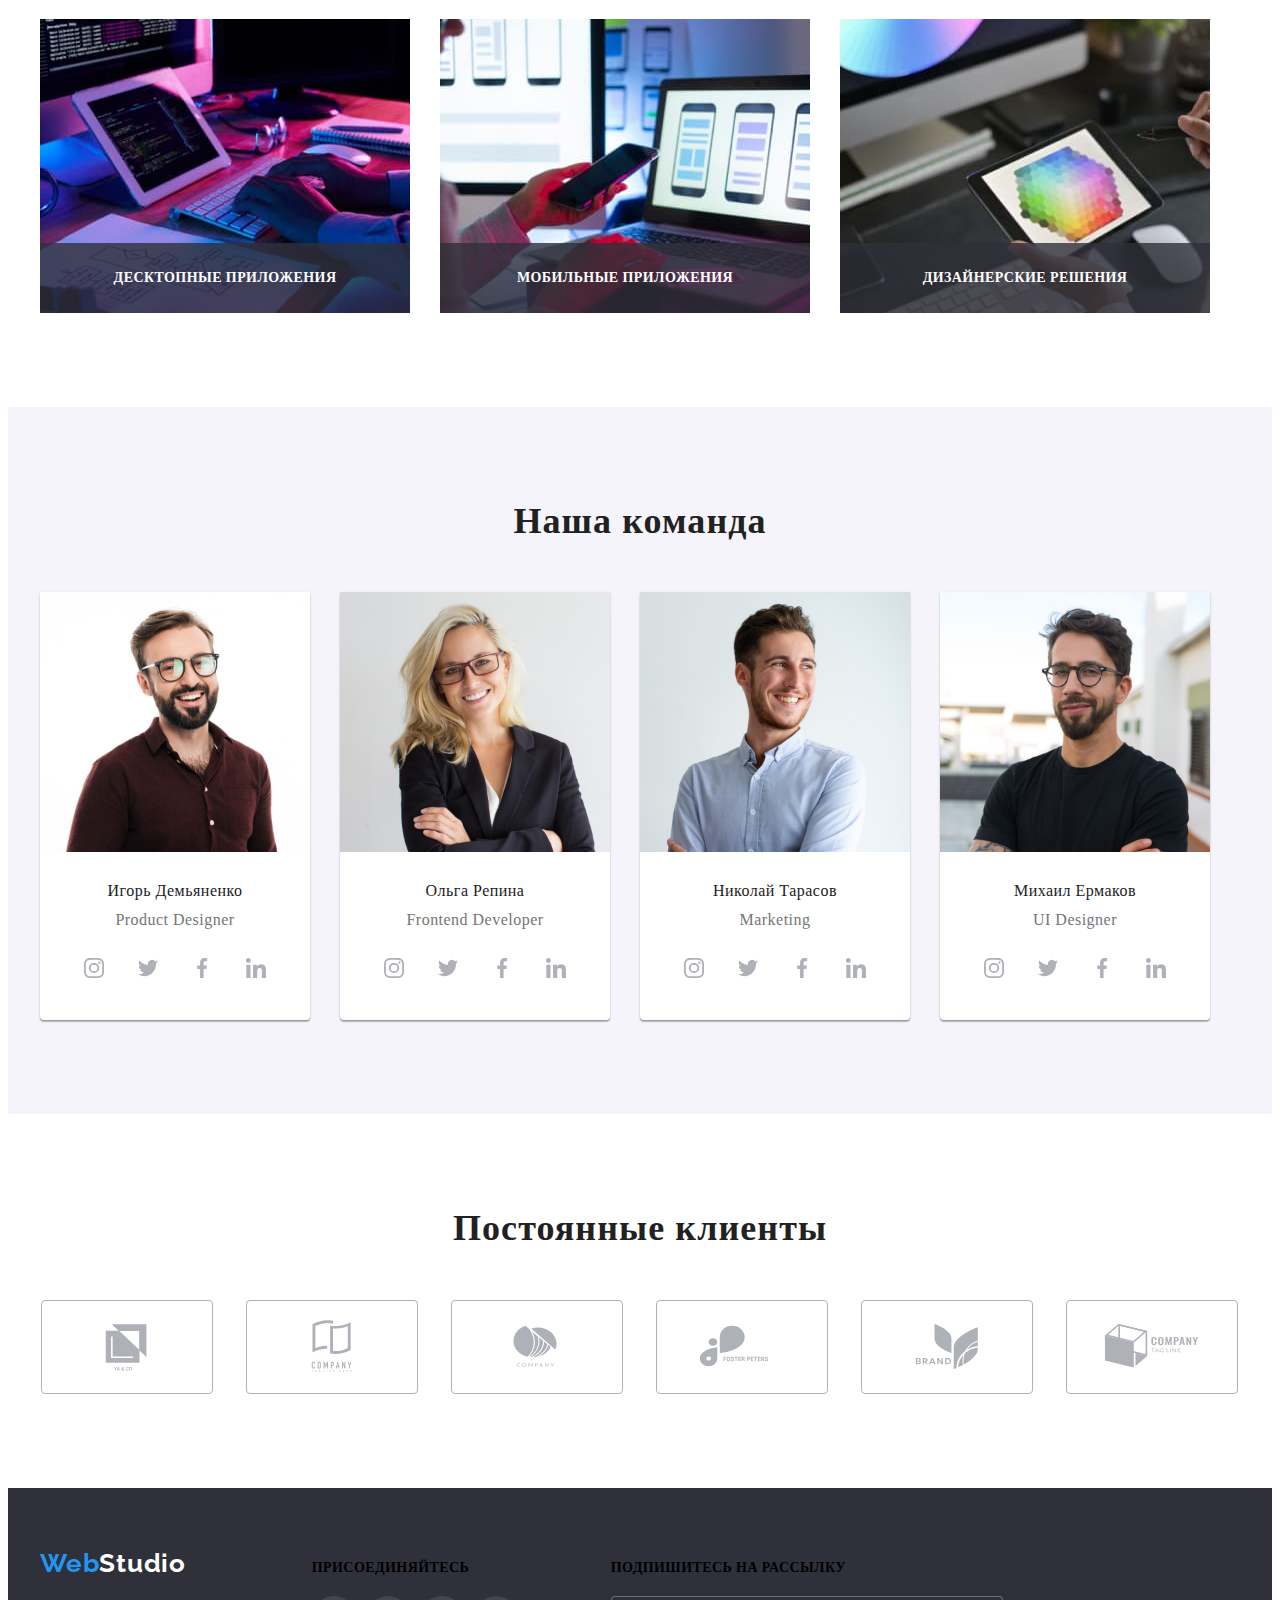
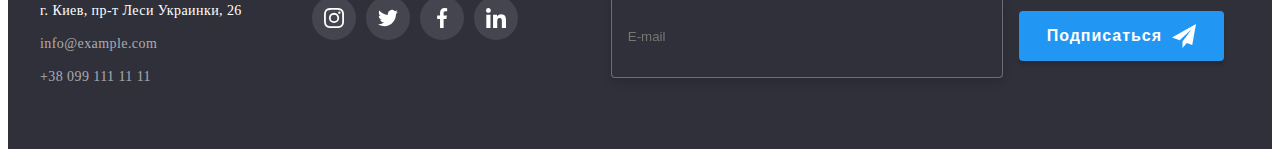
==== commit 0cb2ff9e: "Update index" ====
--- a/index.html
+++ b/index.html
@@ -17,7 +17,7 @@
 </head>
 <!--Шапка-->
 
-<body class="forbody">
+<body>
     
     <header class="page-header">
         <div class="container header">
@@ -427,15 +427,13 @@
             </button>
             <form class="modal-form">
                 <p class="modal-text">Оставьте свои данные, мы вам перезвоним</p>
-                <div class="modal-thumb">
                 <label class="modal-label">
                     <span class="label-text">Имя</span>
-                    <input class="modal-input" type="name" name="name">
+                    <input class="modal-input" type="text" name="name" autocomplete="on">
                     <svg class="label-icon" width="18" height="18">
                         <use href="./images/sprite.svg#person"></use>
                     </svg>
                 </label>
-                </div>
                 <label class="modal-label">
                     <span class="label-text">Телефон</span>
                     <input class="modal-input" type="tel" name="tel">
@@ -450,17 +448,14 @@
                         <use href="./images/sprite.svg#email-black"></use>
                     </svg>
                 </label>
-                <label class="modal-label">
+                <label class="modal-label modal-label-textarea">
                     <span class="label-text">Комментарий</span>
-                    <textarea class="modal-textarea"
-                        name="comment"
-                        placeholder="Введите текст" 
-                        rows="10"></textarea>
+                    <textarea class="modal-textarea" name="comment" placeholder="Введите текст" rows="10"></textarea>
                 </label>
                 <label class="modal-checkbox">
-                    <input class="modal-policy" type="checkbox" name="policy" />
+                    <input class="modal-policy" type="checkbox" name="policy"/>
                     <svg class="icon-check" width="16" height="15">
-                        <use href="./images/icons.svg#check"></use>
+                        <use href="./images/sprite.svg#icon-check"></use>
                     </svg>
                     <span class="checkbox-text">Соглашаюсь с рассылкой и принимаю
                         <a class="modal-contract" href="/">Условия договора</a>
--- a/css/styles.css
+++ b/css/styles.css
@@ -14,6 +14,7 @@
   --footer-link-color: rgba(255, 255, 255, 0.6);
   --btn-shadow-color: rgba(0, 0, 0, 0.15);
   --bg-cards-overlay: rgba(33, 150, 243, 0.9);
+  --border-input-color:rgba(33, 33, 33, 0.2);
   --card-set-gap: 30px;
   --transition-duration: 250ms;
   --transition-timing-function: cubic-bezier(0.4, 0, 0.2, 1);
@@ -104,8 +105,6 @@
   padding-bottom: 94px;
 }
 
-
-
 /*logo*/
 .logo {
   font-family: 'Raleway', sans-serif;
@@ -185,15 +184,6 @@
   color: var(--accent-color);
 }
 
-
-/* .current::after {
-  content: "";
-  display: flex;
-  width: 100%;
-  height: 4px;
-  border-radius: 2px;
-  background-color: var(--accent-color);
-} */
 
 .contacts-item .link {
   color: var(--primary-text-color);
@@ -292,8 +282,6 @@
 
 .text {
   flex-basis: calc((100% -4 * var(--card-set-gap)) / 4);
-  /* margin-top: 0;
-  margin-bottom: 0; */
   margin: 15px;
 }
 
@@ -498,9 +486,7 @@
 
 }
 
-
-
-/* подвал */
+/* ---------подвал------------ */
 
 .container.footer {
   display: flex;
@@ -570,7 +556,6 @@
 
 .footer-text {
   display: block;
-  
   font-size: 14px;
   line-height: 1.14;
   letter-spacing: 0.03em;
@@ -608,6 +593,7 @@
   background-color: var(--secondary-bg-color);
   border: 1px solid rgba(255, 255, 255, 0.3);
   border-radius: 4px;
+  transition: border var(--transition-duration) var(--transition-timing-function);
 }
 
 .footer-button {
@@ -631,7 +617,7 @@
 .icon-send {
   margin-left: 10px;
   align-items: center;
-  fill: currentColor
+  fill: currentColor;
 }
 
 /* портфолио */
@@ -781,7 +767,7 @@
   opacity: 1;
   background-color: rgba(0, 0, 0, 0.2);
   transition: opacity var(--transition-duration) var(--transition-timing-function),
-   visibility var(--transition-duration) ;
+  visibility var(--transition-duration) ;
 }
 
 .backdrop.is-hidden .modal {
@@ -801,6 +787,31 @@
   transition: var(--transition-duration);
 }
 
+.modal-close {
+  display: flex;
+  align-items: center;
+  justify-content: center;
+  cursor: pointer;
+  position: absolute;
+  top: 8px;
+  right: 8px;
+  width: 30px;
+  height: 30px;
+  padding: 0;
+  background-color: transparent;
+  border-radius: 50%;
+  border: 1px solid rgba(0, 0, 0, 0.1);
+  transition: fill var(--transition-duration) var(--transition-timing-function),
+    transform var(--transition-duration) ease-in-out,
+    border-color var(--transition-duration) var(--transition-timing-function);
+}
+
+.modal-close:hover,
+.modal-close:focus {
+  fill: var(--accent-color);
+  transform: rotate(90deg);
+}
+
 .modal-form {
   display: flex;
   flex-direction: column;
@@ -817,12 +828,27 @@
   color: var(--title-text-color);
 }
 
+
 .modal-label {
+  position: relative;
   display: flex;
   flex-direction: column;
-  width: 448px;
-
-}
+}
+
+
+
+.label-icon {
+  position: absolute;
+  top: 0;
+  left: 0;
+  transform: translate(12px, 28px);
+  width: 18px;
+  height: 18px;
+  transition: var(--transition-duration) var(--transition-timing-function);
+
+}
+
+
 
 .label-text {
   font-weight: 400;
@@ -835,10 +861,41 @@
 
 .modal-input {
   margin-bottom: 10px;
-}
+  height: 40px;
+  padding-left: 42px;
+  border: 1px solid var(--border-input-color);
+  border-radius: 4px;
+  outline: none;
+  background-color: transparent;
+  transition: fill var(--transition-duration) fill var(--transition-timing-function),
+  border var(--transition-duration) border var(--transition-timing-function);
+}
+
+.modal-input:focus + .label-icon {
+  fill: var(--accent-color);
+}
+
+
+
+
+.modal-input:focus-visible,
+.modal-input:focus,
+.modal-textarea:focus-visible,
+.modal-textarea:focus {
+  border: 1px solid var(--accent-color);
+  outline: -webkit-focus-ring-color auto 0px;
+}
+
 
 .modal-textarea {
   resize: none;
+  width: 100%;
+  height: 120px;
+  border: 1px solid var(--border-input-color);
+  border-radius: 4px;
+  padding: 12px 16px;
+  margin-bottom: 20px;
+  transition: border var(--transition-duration) border var(--transition-timing-function);;
 }
 
 .modal-textarea::placeholder {
@@ -846,9 +903,62 @@
   font-size: 12px;
   line-height: 1.16;
   letter-spacing: 0.01em;
-  padding: 12px 16px;
   color: rgba(117, 117, 117, 0.5);
 }
+
+.modal-policy {
+  position: absolute;
+  white-space: nowrap;
+  width: 1px;
+  height: 1px;
+  overflow: hidden;
+  border: 0;
+  padding: 0;
+  clip: rect(0 0 0 0);
+  clip-path: inset(50%);
+  margin: -1px;
+}
+
+
+
+.modal-checkbox {
+  display: flex;
+  align-items: center;
+  justify-content: center;
+  border-radius: 2px;
+  margin-bottom: 30px;
+  margin-right: 8px;
+}
+
+.icon-check {
+  margin-right: 7px;
+  width: 16px;
+  height: 15px;
+  border: 2px solid var(--title-text-color);
+  border-radius: 2px;
+  fill: var(--primary-bg-color);
+  background-color: var(--primary-bg-color);
+  transition-property: background-color, border;
+  transition-duration: var(--transition-duration);
+  transition-timing-function: var(--transition-timing-function);
+}
+
+
+.modal-policy:checked + .icon-check {
+  margin-right: 7px;
+  width: 16px;
+  height: 15px;
+  border: 2px solid transparent;
+  border-radius: 2px;
+  background-color: var(--accent-color);
+  border: none;
+}
+
+.modal-label:last-of-type:focus-within {
+  outline: 1px solid var(--accent-color);
+}
+
+
 
 .modal-contract {
   font-weight: 400;
@@ -856,6 +966,7 @@
   line-height: 1.71;
   letter-spacing: 0.03em;
   text-decoration-line: underline;
+  text-decoration-skip-ink: none;
   color: var(--accent-color);
 }
 
@@ -868,9 +979,10 @@
   text-align: center;
   align-items: center;
   font-family: inherit;
-  width: 200px;
+  min-width: 200px;
   height: 50px;
   margin: 0 auto;
+  padding: 0;
   cursor: pointer;
   box-shadow: 0px 4px 4px rgba(0, 0, 0, 0.15);
   border-radius: 4px;
@@ -880,29 +992,14 @@
 }
 
 .checkbox-text {
-  display: block;
   font-weight: 400;
   font-size: 14px;
   line-height: 1.71;
   letter-spacing: 0.03em;
-  margin-bottom: 30px;
   color: var(--primary-text-color);
 }
 
-.modal-close {
-  display: flex;
-  align-items: center;
-  justify-content: center;
-  cursor: pointer;
-  position: absolute;
-  top: 14px;
-  right: 14px;
-  width: 30px;
-  height: 30px;
-  background-color: transparent;
-  border-radius: 50%;
-  border: 1px solid rgba(0, 0, 0, 0.1);
-}
+
 
 .is-hidden {
   visibility: hidden;
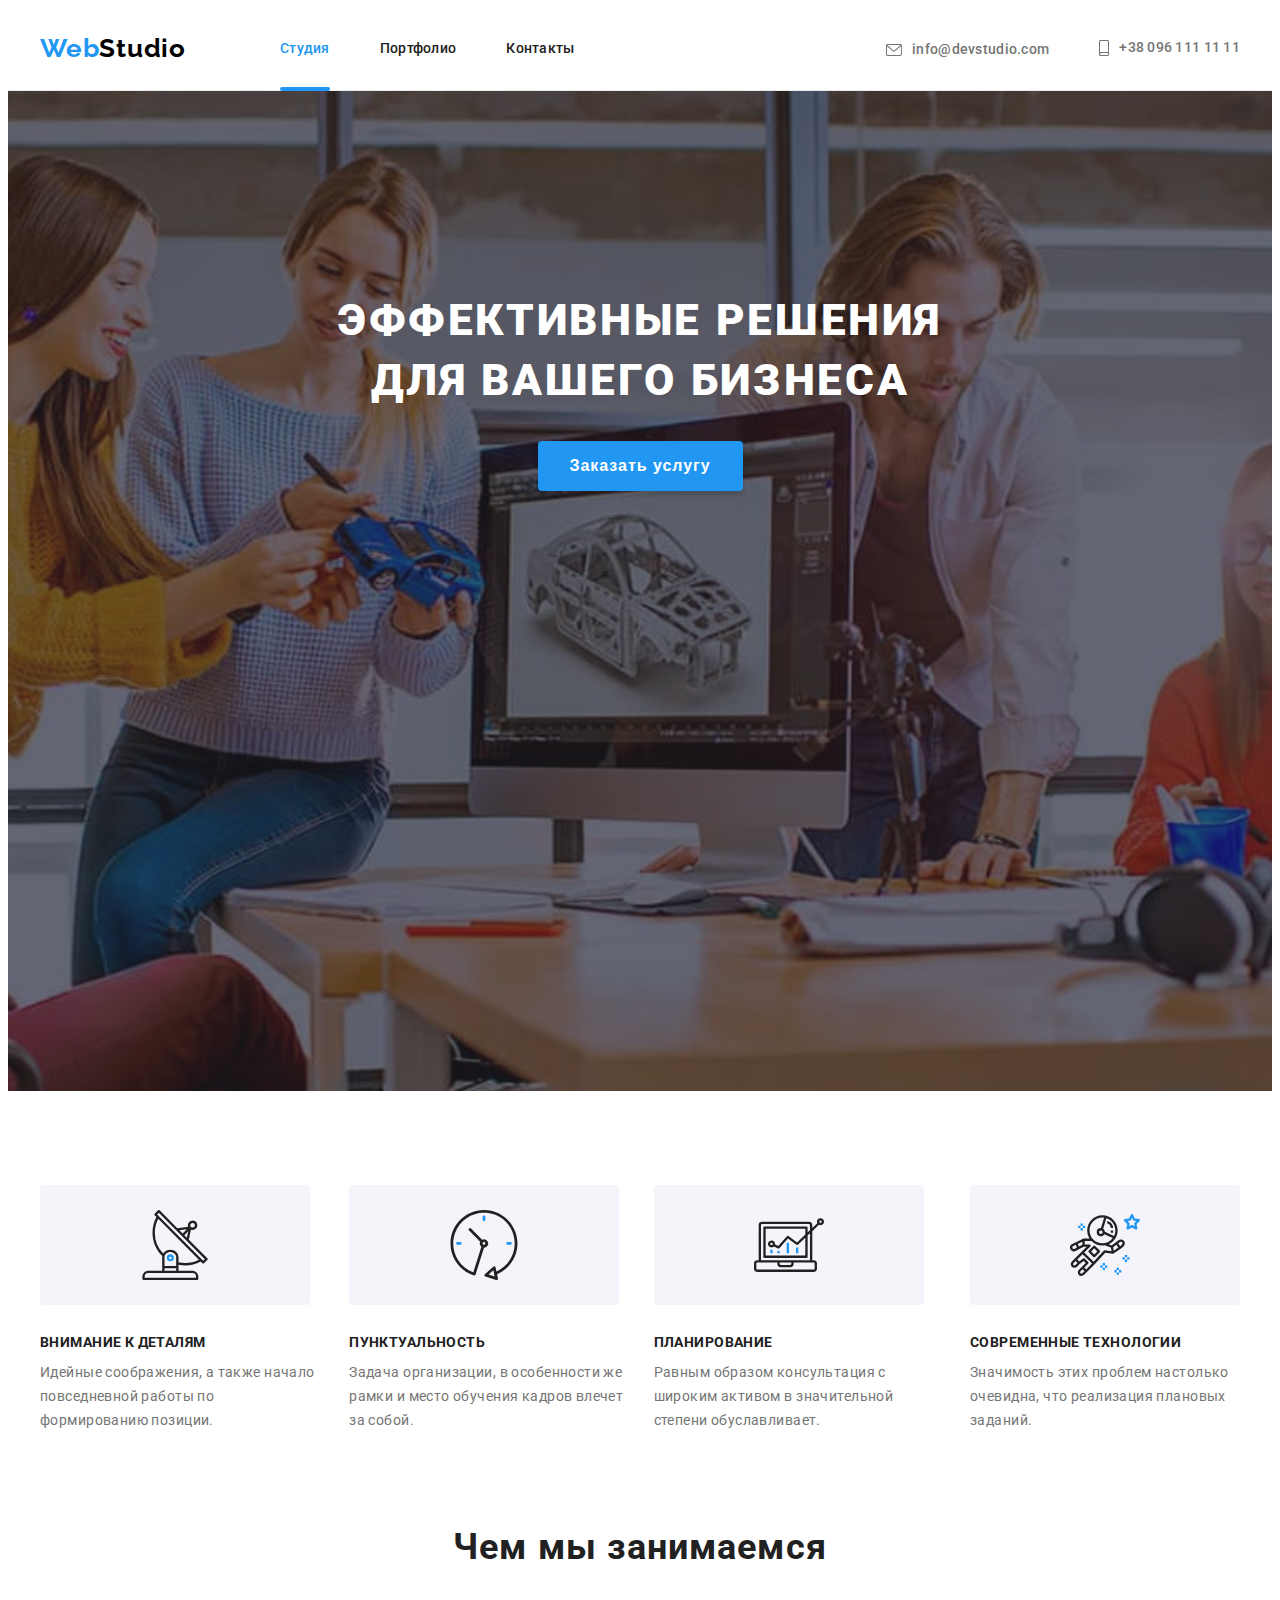
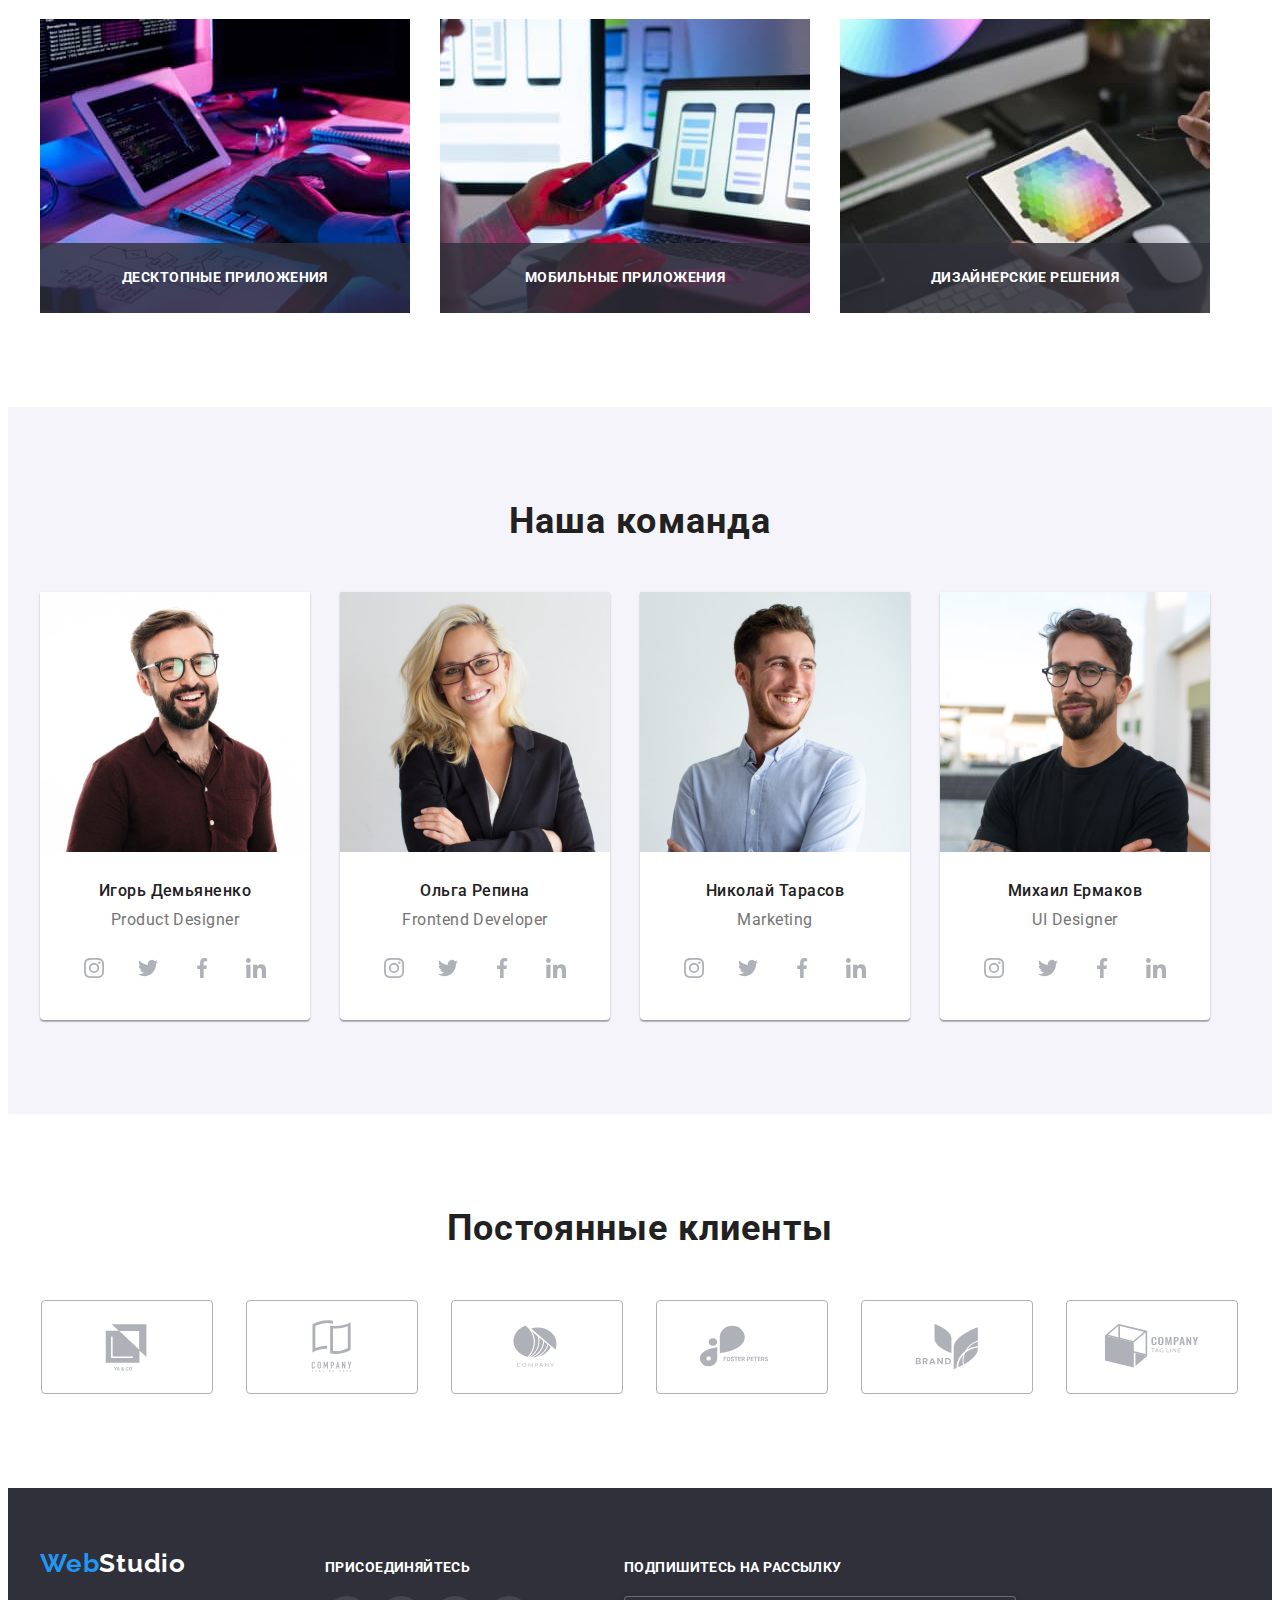
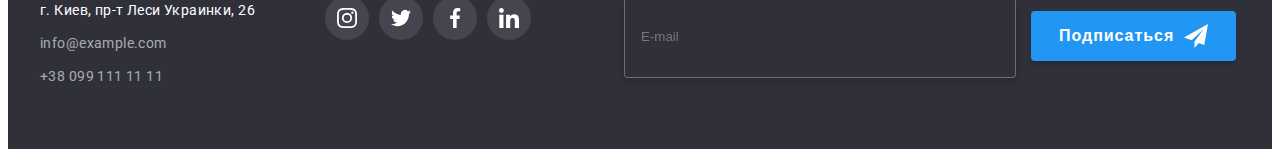
==== commit 2dc562e0: "Update index" ====
--- a/index.html
+++ b/index.html
@@ -460,7 +460,7 @@
                     <span class="checkbox-text">Соглашаюсь с рассылкой и принимаю
                         <a class="modal-contract" href="/">Условия договора</a>
                     </span></label>
-                <button class="modal-btn" type="submit">Отправить</button>
+                <button class="hero-button modal-btn" type="submit">Отправить</button>
             </form>
         </div>
     </div>
--- a/css/styles.css
+++ b/css/styles.css
@@ -33,7 +33,7 @@
   list-style: none;
 }
 
-.forbody {
+body {
   color: var(--primary-bg-color);
   background-color: var(--primary-bg-color);
   font-family: 'Roboto', sans-serif;
@@ -783,6 +783,7 @@
   background-color: var(--primary-bg-color);
   box-shadow: 0px 1px 3px rgba(0, 0, 0, 0.12), 0px 1px 1px rgba(0, 0, 0, 0.14), 0px 2px 1px rgba(0, 0, 0, 0.2);
   border-radius: 4px;
+  padding: 40px;
   transform: translate(-50%, -50%) rotate(0) scale(1);
   transition: var(--transition-duration);
 }
@@ -815,7 +816,6 @@
 .modal-form {
   display: flex;
   flex-direction: column;
-  padding: 40px;
 }
 
 .modal-text {
@@ -828,11 +828,21 @@
   color: var(--title-text-color);
 }
 
+/* -------------Бэкграунд инпут------------------- */
+input:-webkit-autofill,
+input:-webkit-autofill:hover,
+input:-webkit-autofill:focus,
+input:-webkit-autofill:active {
+    transition: background-color 5000s ease-in-out 0s;
+    -webkit-box-shadow: 0 0 0px 1000px #fff inset;
+}
+
+
 
 .modal-label {
   position: relative;
-  display: flex;
-  flex-direction: column;
+  display: block;
+  margin-bottom: 10px;
 }
 
 
@@ -849,8 +859,8 @@
 }
 
 
-
 .label-text {
+  display: block;
   font-weight: 400;
   font-size: 12px;
   line-height: 1.16;
@@ -860,7 +870,8 @@
 }
 
 .modal-input {
-  margin-bottom: 10px;
+  display: block;
+  width: 100%;
   height: 40px;
   padding-left: 42px;
   border: 1px solid var(--border-input-color);
@@ -888,14 +899,18 @@
 
 
 .modal-textarea {
+  display: block;
   resize: none;
   width: 100%;
   height: 120px;
   border: 1px solid var(--border-input-color);
   border-radius: 4px;
-  padding: 12px 16px;
+  padding: 12px 16px; 
+  transition: border var(--transition-duration) border var(--transition-timing-function);;
+}
+
+.modal-label-textarea {
   margin-bottom: 20px;
-  transition: border var(--transition-duration) border var(--transition-timing-function);;
 }
 
 .modal-textarea::placeholder {
@@ -905,6 +920,13 @@
   letter-spacing: 0.01em;
   color: rgba(117, 117, 117, 0.5);
 }
+
+.icon-check:hover,
+.modal-policy:focus + .icon-check {
+  border-color: var(--accent-color);
+}
+
+
 
 .modal-policy {
   position: absolute;
@@ -934,6 +956,7 @@
   margin-right: 7px;
   width: 16px;
   height: 15px;
+  cursor: pointer;
   border: 2px solid var(--title-text-color);
   border-radius: 2px;
   fill: var(--primary-bg-color);
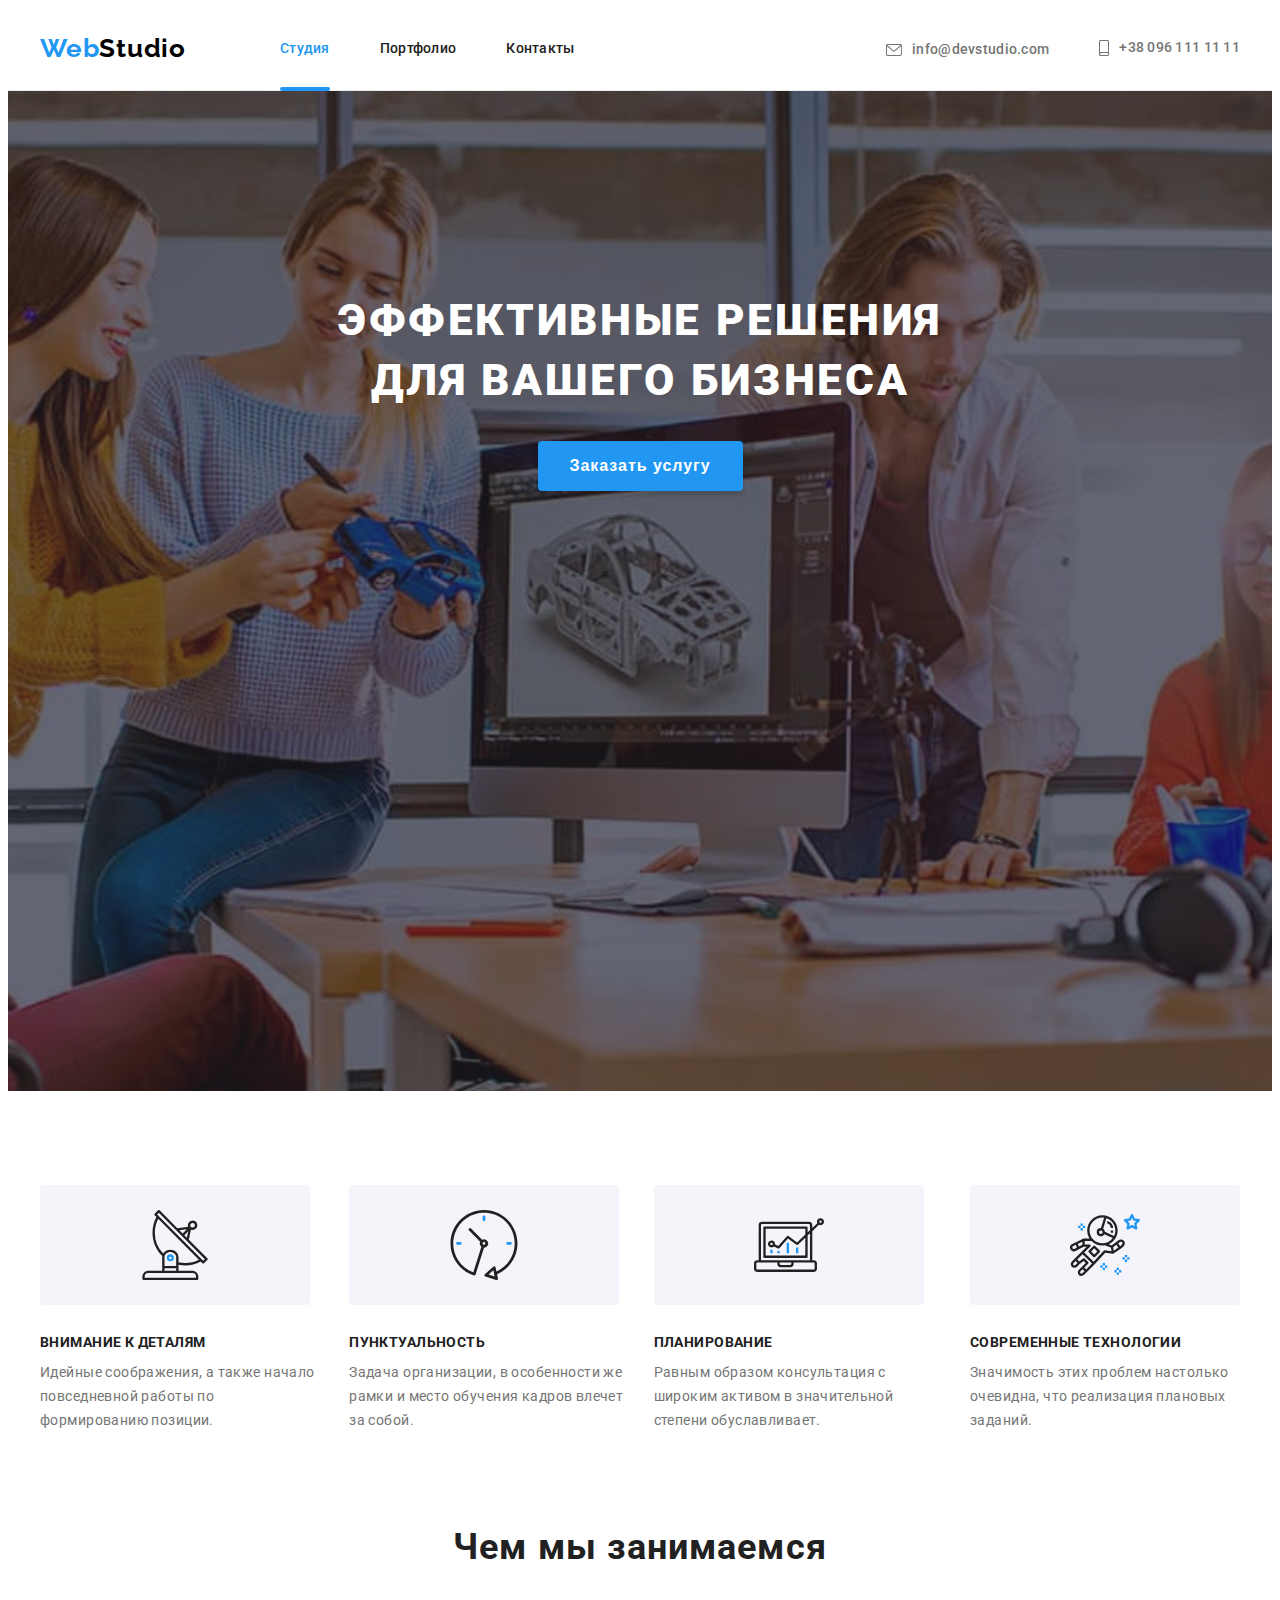
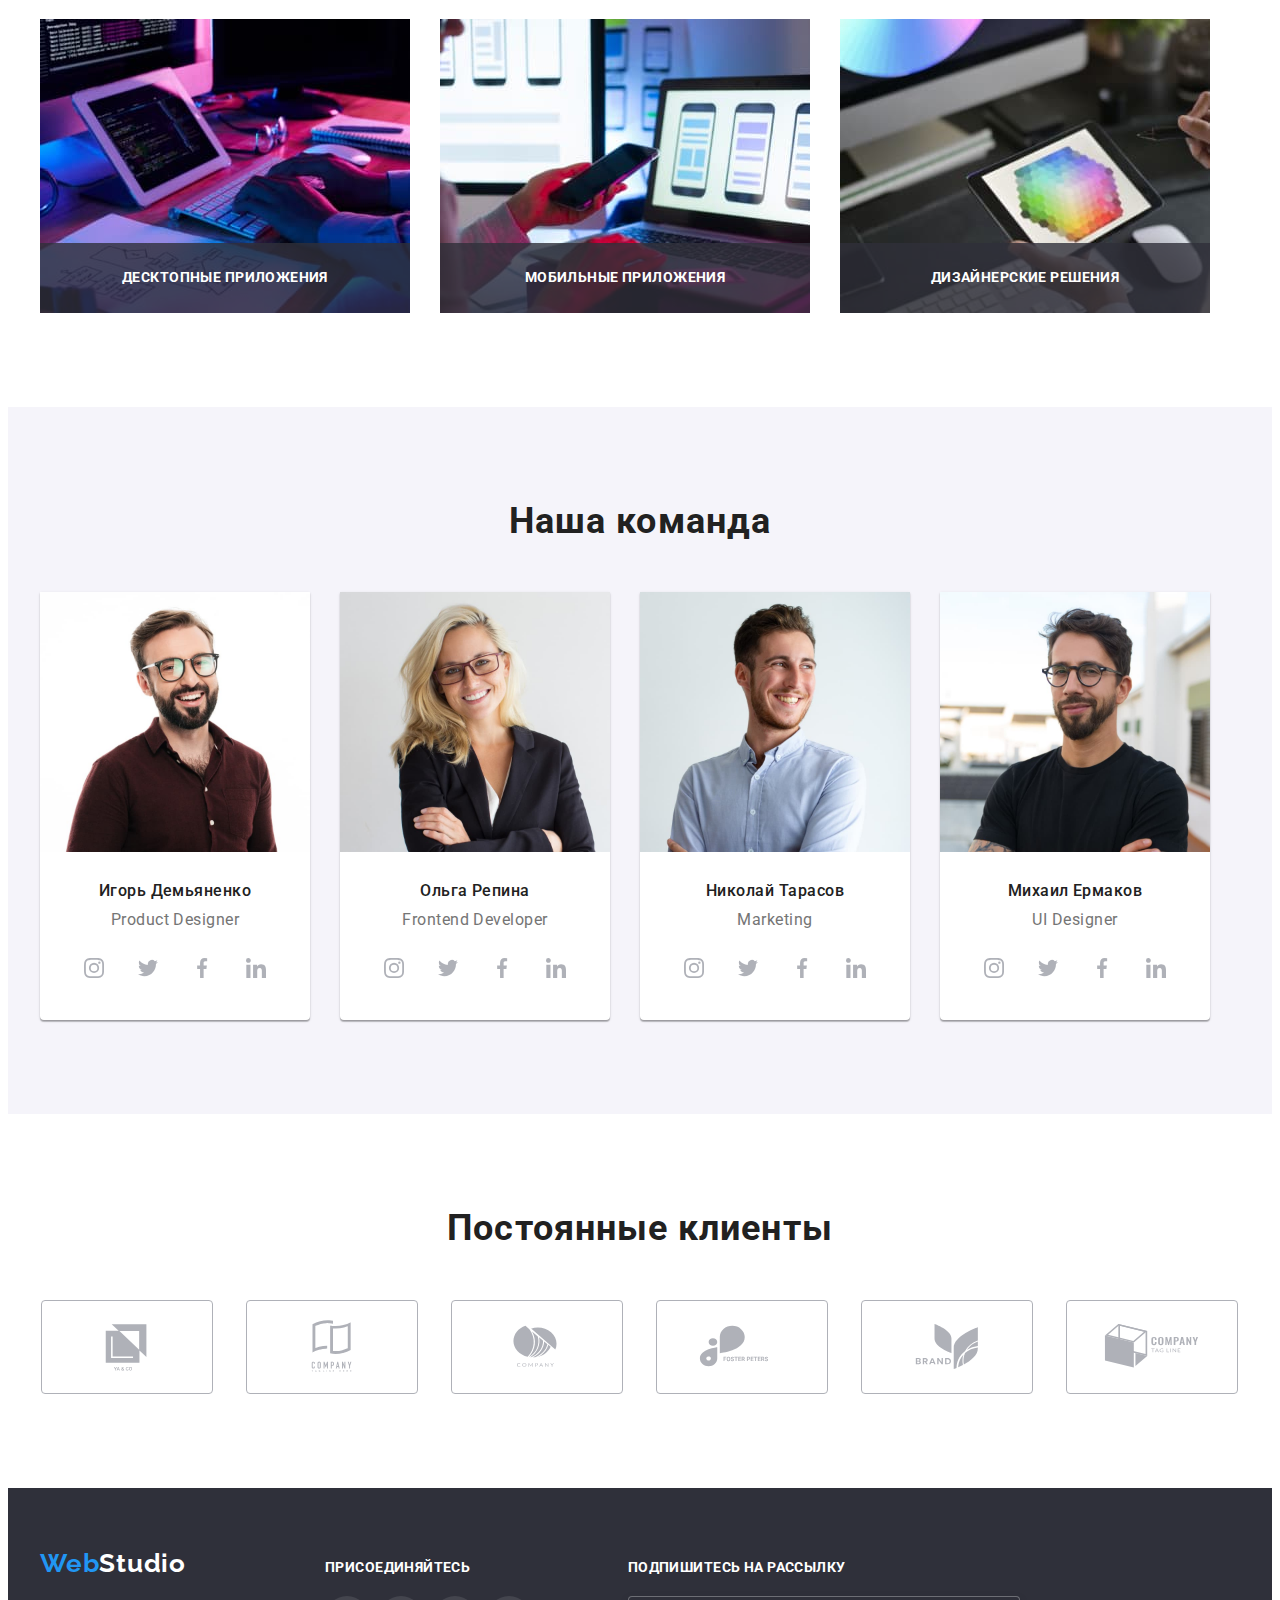
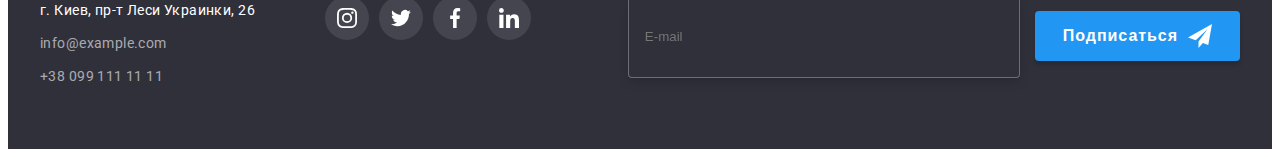
==== commit 1e44ba3c: "Update index" ====
--- a/index.html
+++ b/index.html
@@ -417,7 +417,7 @@
         </div>
         </div>
     </footer>
-    <!---------Modal------------->
+    <!--Modal-->
     <div class="backdrop is-hidden" data-modal>
         <div class="modal">
             <button type="button" class="modal-close" data-modal-close>
--- a/css/styles.css
+++ b/css/styles.css
@@ -545,10 +545,8 @@
 }
 
 .footer-thumb {
-  display: flex;
-  flex-direction: column;
-  align-items: baseline;
-  margin-right: 93px;
+  display: block;
+  margin-right: auto;
   width: 206px;
   height: 80px;
 
@@ -595,6 +593,12 @@
   border-radius: 4px;
   transition: border var(--transition-duration) var(--transition-timing-function);
 }
+
+.footer-input:focus {
+  border-color: var(--accent-color);
+}
+
+
 
 .footer-button {
   display: inline-flex;
@@ -704,7 +708,7 @@
   letter-spacing: 0.03em;
   color: var(--primary-bg-color);
   background-color: var(--bg-cards-overlay);
-  transform: translateY(100%);
+  transform: translateY(101%);
   transition: transform var(--transition-duration) 
   var(--transition-timing-function);
 }
@@ -833,8 +837,8 @@
 input:-webkit-autofill:hover,
 input:-webkit-autofill:focus,
 input:-webkit-autofill:active {
-    transition: background-color 5000s ease-in-out 0s;
-    -webkit-box-shadow: 0 0 0px 1000px #fff inset;
+  transition: background-color 5000s ease-in-out 0s;
+  -webkit-box-shadow: 0 0 0px 1000px #fff inset;
 }
 
 
@@ -885,9 +889,6 @@
 .modal-input:focus + .label-icon {
   fill: var(--accent-color);
 }
-
-
-
 
 .modal-input:focus-visible,
 .modal-input:focus,
@@ -993,24 +994,27 @@
   color: var(--accent-color);
 }
 
-
-
-
 .modal-btn {
-  display: flex;
-  justify-content: center;
-  text-align: center;
-  align-items: center;
   font-family: inherit;
-  min-width: 200px;
   height: 50px;
   margin: 0 auto;
   padding: 0;
+}
+
+.hero-button {
+  display: inline-block;
+  padding: 10px 32px;
+  font-weight: 700;
+  font-size: 16px;
+  line-height: 1.87em;
+  align-items: center;
+  letter-spacing: 0.06em;
   cursor: pointer;
-  box-shadow: 0px 4px 4px rgba(0, 0, 0, 0.15);
-  border-radius: 4px;
-  background-color: var(--accent-color);
-  color: var(--primary-bg-color);
+  color: var(--primary-bg-color);
+  min-width: 200px;
+  background: var(--accent-color);
+  box-shadow: 0px 4px 4px var(--btn-shadow-color);
+  border-radius: 4px;
   border: 0;
 }
 
@@ -1021,8 +1025,6 @@
   letter-spacing: 0.03em;
   color: var(--primary-text-color);
 }
-
-
 
 .is-hidden {
   visibility: hidden;
